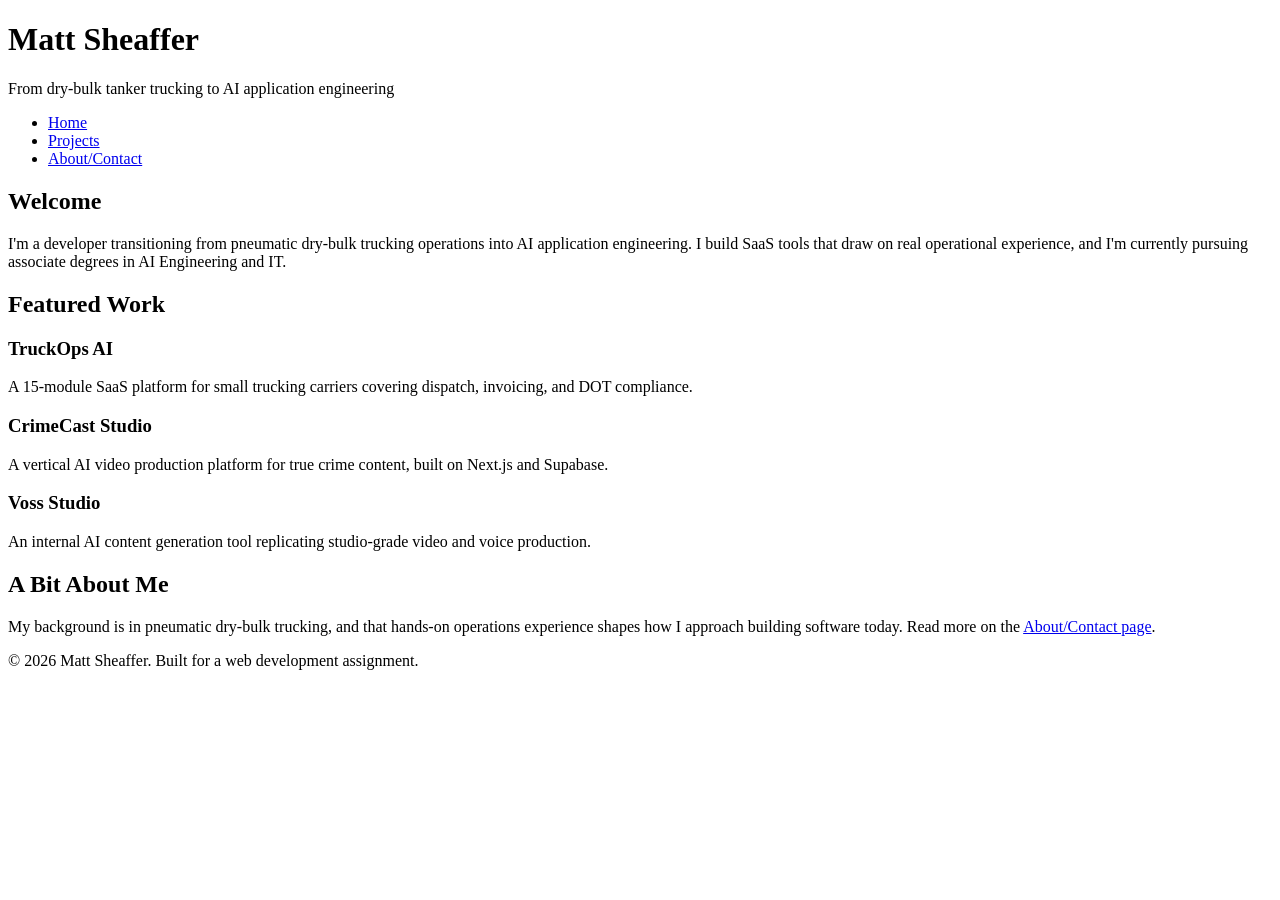
==== index.html @ e2dd8f4d "Rename index file to fix Home link" ====
<!DOCTYPE html>
<html lang="en">
<head>
    <meta charset="UTF-8">
    <meta name="viewport" content="width=device-width, initial-scale=1.0">
    <title>Matt Sheaffer — Home</title>
</head>
<body>

    <header>
        <h1>Matt Sheaffer</h1>
        <p>From dry-bulk tanker trucking to AI application engineering</p>
    </header>

    <nav>
        <ul>
            <li><a href="index.html">Home</a></li>
            <li><a href="projects.html">Projects</a></li>
            <li><a href="about.html">About/Contact</a></li>
        </ul>
    </nav>

    <main>

        <section>
            <h2>Welcome</h2>
            <p>
                I'm a developer transitioning from pneumatic dry-bulk trucking operations
                into AI application engineering. I build SaaS tools that draw on real
                operational experience, and I'm currently pursuing associate degrees in
                AI Engineering and IT.
            </p>
        </section>

        <section>
            <h2>Featured Work</h2>

            <article>
                <h3>TruckOps AI</h3>
                <p>A 15-module SaaS platform for small trucking carriers covering dispatch, invoicing, and DOT compliance.</p>
            </article>

            <article>
                <h3>CrimeCast Studio</h3>
                <p>A vertical AI video production platform for true crime content, built on Next.js and Supabase.</p>
            </article>

            <article>
                <h3>Voss Studio</h3>
                <p>An internal AI content generation tool replicating studio-grade video and voice production.</p>
            </article>
        </section>

        <section>
            <h2>A Bit About Me</h2>
            <p>
                My background is in pneumatic dry-bulk trucking, and that hands-on
                operations experience shapes how I approach building software today.
                Read more on the <a href="about.html">About/Contact page</a>.
            </p>
        </section>

    </main>

    <footer>
        <p>&copy; 2026 Matt Sheaffer. Built for a web development assignment.</p>
    </footer>

</body>
</html>
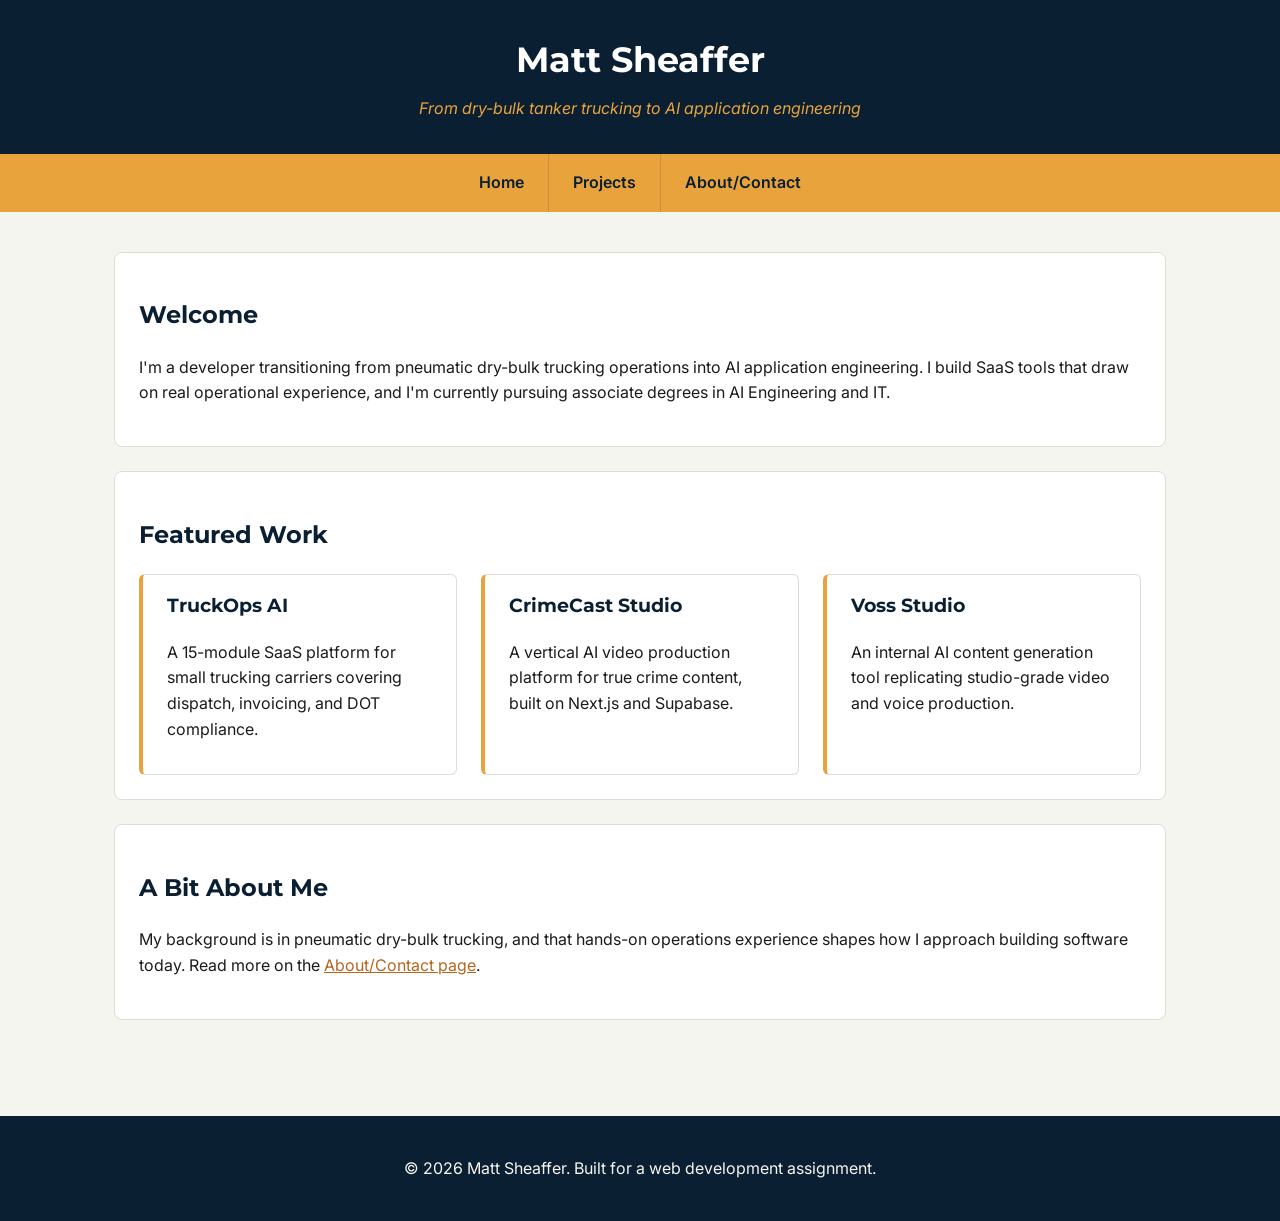
==== commit 80cc1efb: "Milestone 2: add responsive CSS, Google Fonts, Flexbox nav, Grid layout" ====
--- a/index.html
+++ b/index.html
@@ -4,6 +4,10 @@
     <meta charset="UTF-8">
     <meta name="viewport" content="width=device-width, initial-scale=1.0">
     <title>Matt Sheaffer — Home</title>
+    <link rel="preconnect" href="https://fonts.googleapis.com">
+    <link rel="preconnect" href="https://fonts.gstatic.com" crossorigin>
+    <link href="https://fonts.googleapis.com/css2?family=Montserrat:wght@600;700;800&family=Inter:wght@400;500;600&display=swap" rel="stylesheet">
+    <link rel="stylesheet" href="styles.css">
 </head>
 <body>
 
@@ -35,20 +39,22 @@
         <section>
             <h2>Featured Work</h2>
 
-            <article>
-                <h3>TruckOps AI</h3>
-                <p>A 15-module SaaS platform for small trucking carriers covering dispatch, invoicing, and DOT compliance.</p>
-            </article>
+            <div class="card-grid">
+                <article>
+                    <h3>TruckOps AI</h3>
+                    <p>A 15-module SaaS platform for small trucking carriers covering dispatch, invoicing, and DOT compliance.</p>
+                </article>
 
-            <article>
-                <h3>CrimeCast Studio</h3>
-                <p>A vertical AI video production platform for true crime content, built on Next.js and Supabase.</p>
-            </article>
+                <article>
+                    <h3>CrimeCast Studio</h3>
+                    <p>A vertical AI video production platform for true crime content, built on Next.js and Supabase.</p>
+                </article>
 
-            <article>
-                <h3>Voss Studio</h3>
-                <p>An internal AI content generation tool replicating studio-grade video and voice production.</p>
-            </article>
+                <article>
+                    <h3>Voss Studio</h3>
+                    <p>An internal AI content generation tool replicating studio-grade video and voice production.</p>
+                </article>
+            </div>
         </section>
 
         <section>
--- a/styles.css
+++ b/styles.css
@@ -0,0 +1,196 @@
+/* =========================================================
+   Matt Sheaffer — Portfolio Site
+   Palette (from wireframe.svg):
+     Navy #0B1F33 — headers, footer, primary text
+     Amber #E8A33D — accents, links, buttons
+     Off-white #F5F5F0 — page background
+   Fonts: Montserrat (headings), Inter (body)
+   Mobile-first: base styles target ~320px, then widen
+   at 768px (tablet) and 1200px (desktop).
+   ========================================================= */
+
+* {
+    box-sizing: border-box;
+}
+
+body {
+    margin: 0;
+    font-family: "Inter", "Segoe UI", Arial, sans-serif;
+    background-color: #f5f5f0;
+    color: #1b1b1b;
+    line-height: 1.6;
+}
+
+h1, h2, h3 {
+    font-family: "Montserrat", "Segoe UI", Arial, sans-serif;
+    color: #0b1f33;
+}
+
+a {
+    color: #b5651d;
+}
+
+a:hover {
+    color: #e8a33d;
+}
+
+img {
+    max-width: 100%;
+    height: auto;
+}
+
+/* ---------- Header / Footer ---------- */
+header {
+    background-color: #0b1f33;
+    color: #f5f5f0;
+    padding: 32px 24px;
+    text-align: center;
+}
+
+header h1 {
+    color: #ffffff;
+    margin: 0 0 8px 0;
+    font-size: 1.6em;
+}
+
+header p {
+    margin: 0;
+    color: #e8a33d;
+    font-style: italic;
+}
+
+footer {
+    background-color: #0b1f33;
+    color: #f5f5f0;
+    text-align: center;
+    padding: 24px;
+    margin-top: 32px;
+}
+
+/* ---------- Nav: Flexbox, stacked on mobile ---------- */
+nav {
+    background-color: #e8a33d;
+}
+
+nav ul {
+    list-style: none;
+    margin: 0;
+    padding: 0;
+    display: flex;
+    flex-direction: column;
+}
+
+nav a {
+    display: block;
+    padding: 16px 24px;
+    color: #0b1f33;
+    text-decoration: none;
+    font-weight: 600;
+    border-bottom: 1px solid rgba(11, 31, 51, 0.15);
+}
+
+nav a:hover {
+    background-color: #0b1f33;
+    color: #ffffff;
+}
+
+/* ---------- Main content ---------- */
+main {
+    max-width: 1100px;
+    margin: 0 auto;
+    padding: 24px;
+}
+
+section {
+    background-color: #ffffff;
+    border: 1px solid #e0dcd2;
+    border-radius: 8px;
+    padding: 24px;
+    margin-bottom: 24px;
+}
+
+/* ---------- Card grid (Featured Work / Projects) ----------
+   Mobile: single column (Grid with one implicit column) */
+.card-grid {
+    display: grid;
+    grid-template-columns: 1fr;
+    gap: 24px;
+}
+
+.card-grid article {
+    background-color: #ffffff;
+    border: 1px solid #e0dcd2;
+    border-left: 4px solid #e8a33d;
+    border-radius: 6px;
+    padding: 16px 24px;
+}
+
+.card-grid article h3 {
+    margin-top: 0;
+}
+
+/* ---------- About page grid ---------- */
+.about-grid {
+    display: grid;
+    grid-template-columns: 1fr;
+    gap: 24px;
+}
+
+.about-grid section {
+    margin-bottom: 0;
+}
+
+/* =========================================================
+   BREAKPOINT 1: Tablet (768px and up)
+   - Nav goes horizontal
+   - Card grid becomes 2 columns
+   - About grid: bio spans full width, skills/contact split
+   ========================================================= */
+@media (min-width: 768px) {
+
+    nav ul {
+        flex-direction: row;
+        justify-content: center;
+    }
+
+    nav a {
+        border-bottom: none;
+        border-right: 1px solid rgba(11, 31, 51, 0.15);
+    }
+
+    nav li:last-child a {
+        border-right: none;
+    }
+
+    .card-grid {
+        grid-template-columns: repeat(2, 1fr);
+    }
+
+    .about-grid {
+        grid-template-columns: repeat(2, 1fr);
+    }
+
+    .about-bio {
+        grid-column: 1 / -1;
+    }
+}
+
+/* =========================================================
+   BREAKPOINT 2: Desktop (1200px and up)
+   - Card grid becomes 3 columns
+   - Slightly larger type, more breathing room
+   ========================================================= */
+@media (min-width: 1200px) {
+
+    header h1 {
+        font-size: 2.2em;
+    }
+
+    main {
+        padding: 40px 24px;
+    }
+
+    .card-grid {
+        grid-template-columns: repeat(3, 1fr);
+    }
+}
